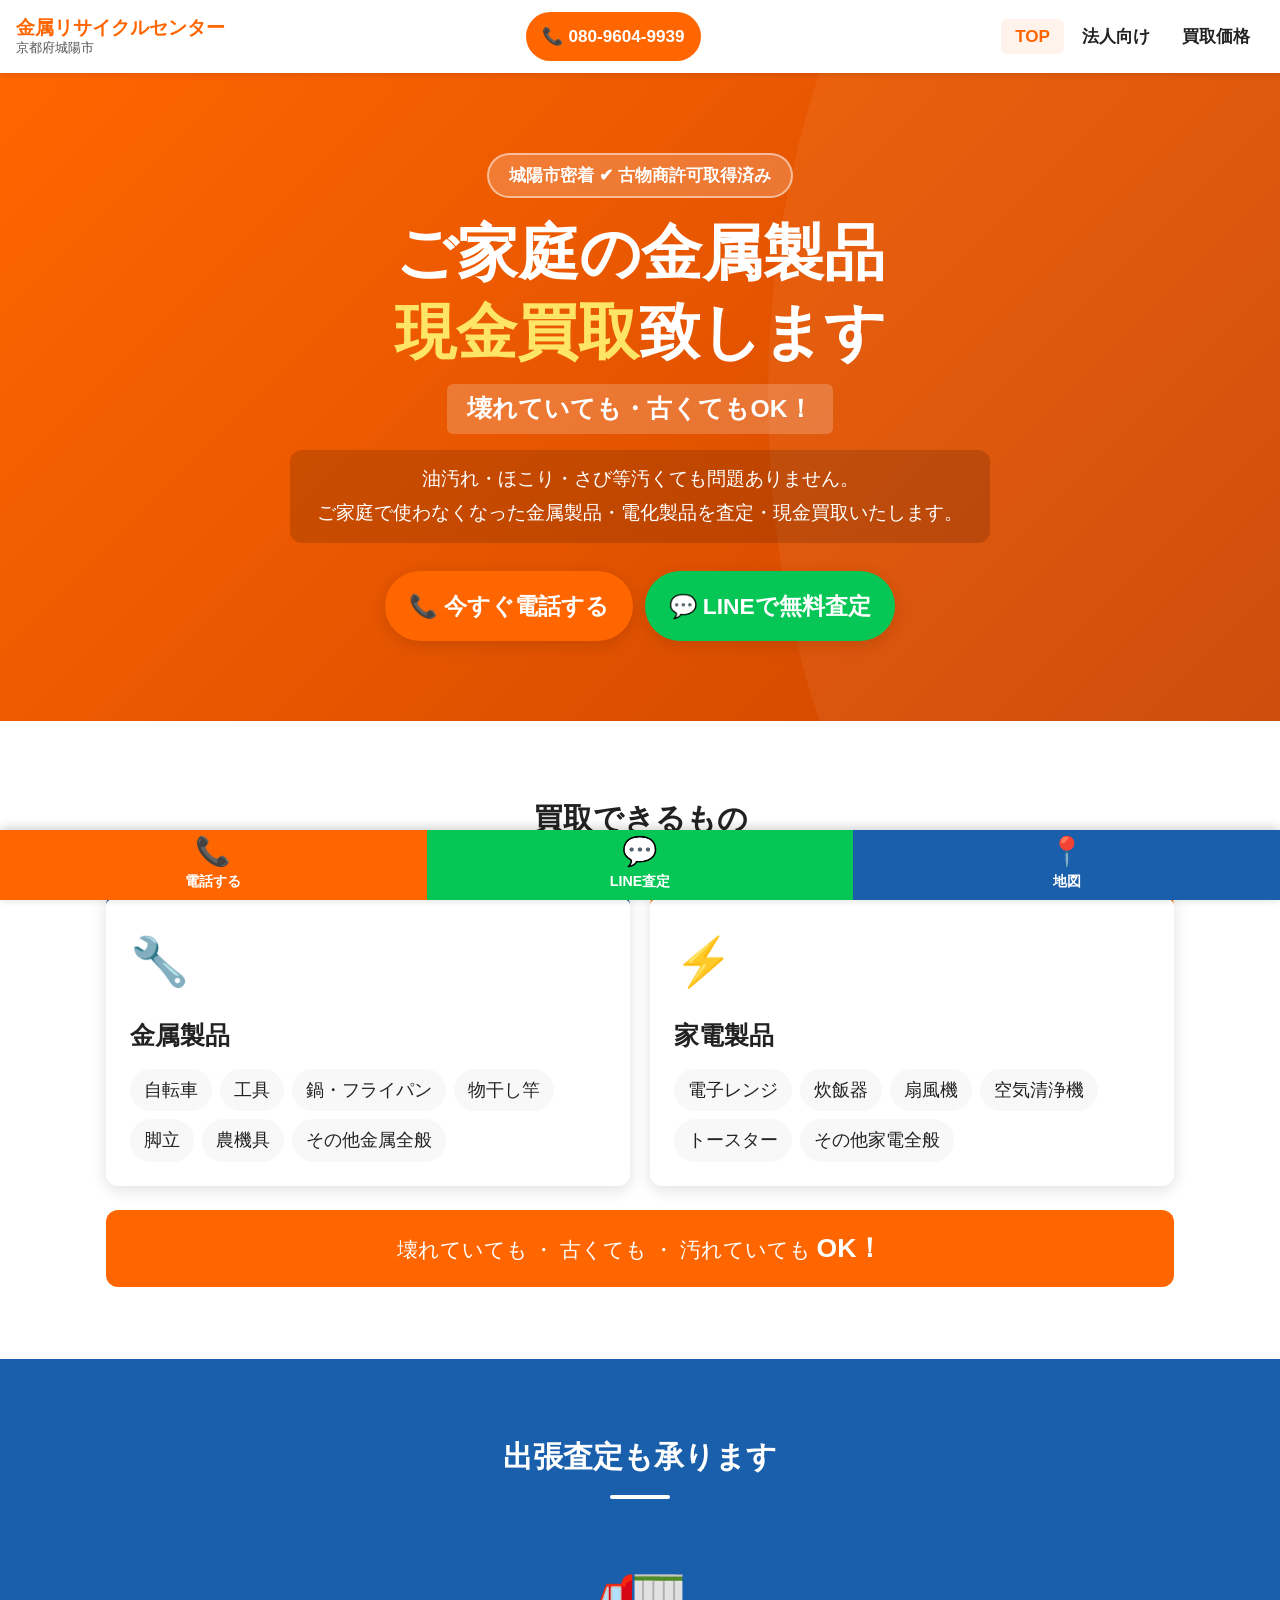
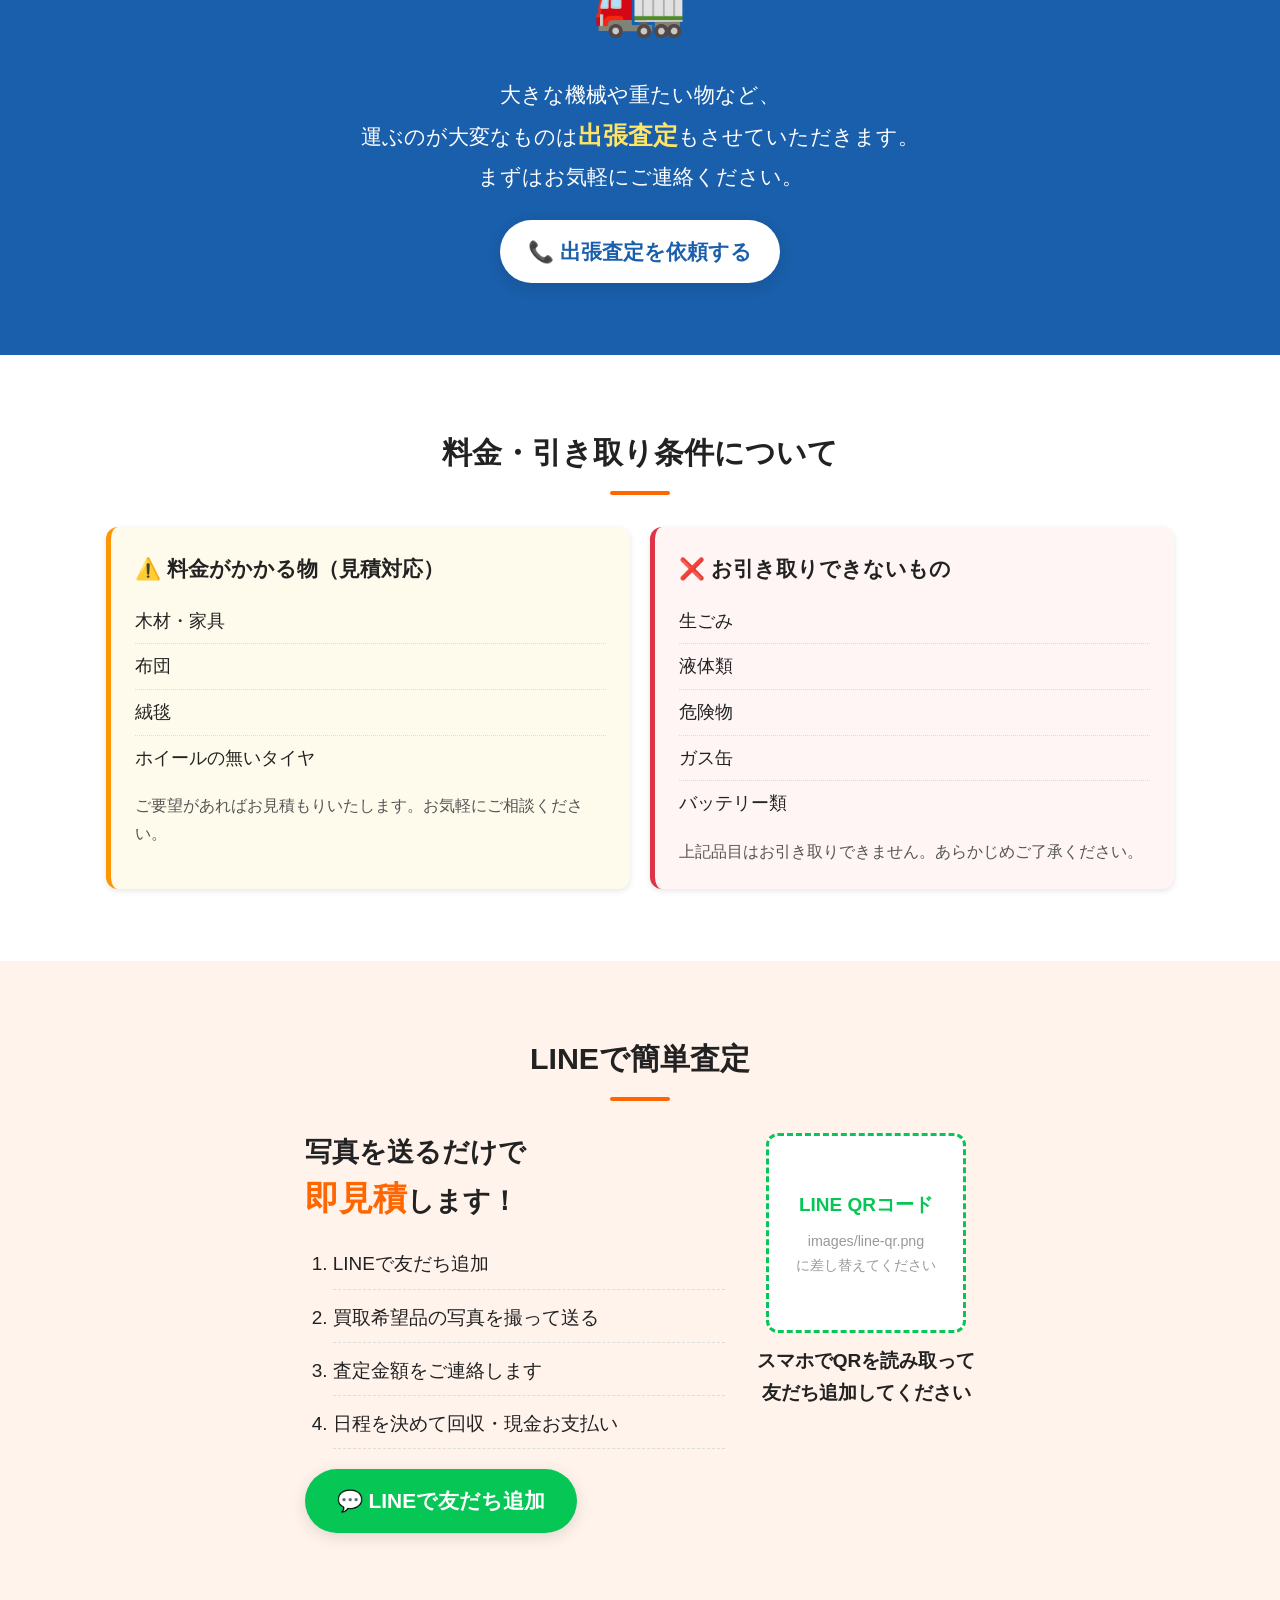
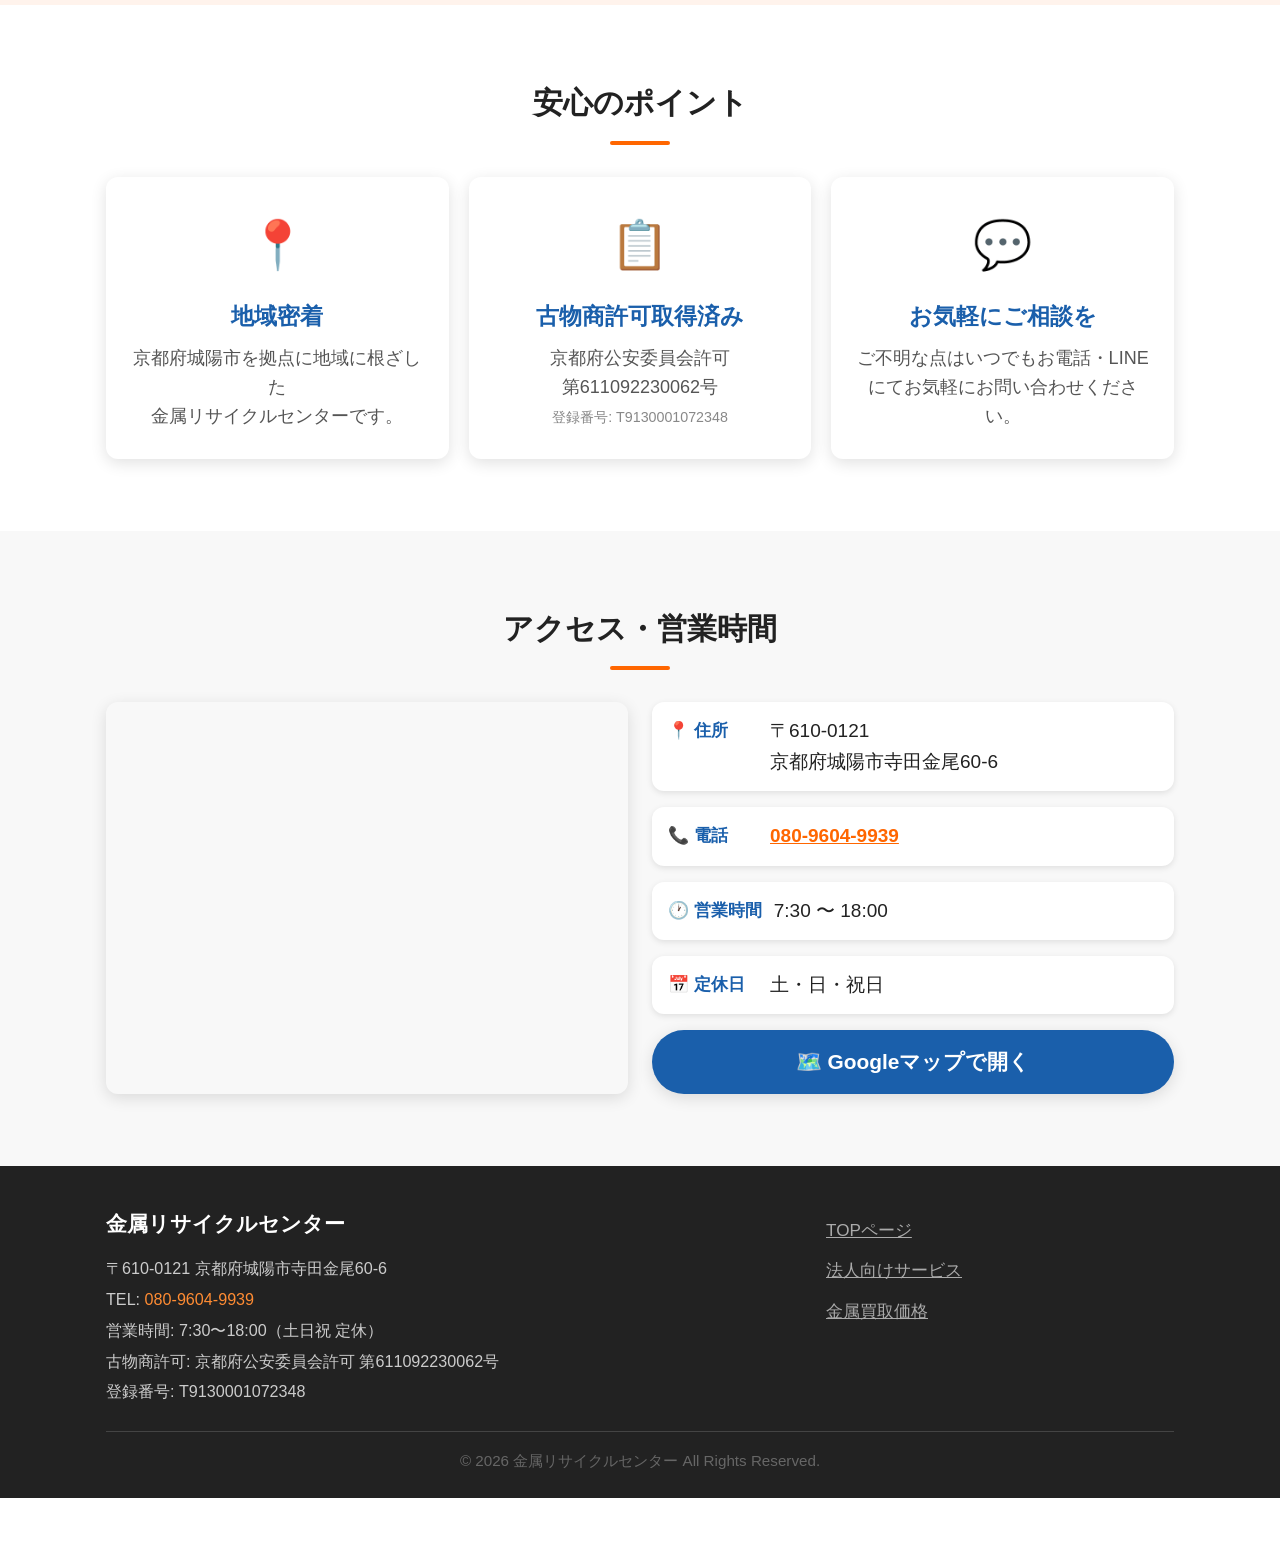
==== index.html @ 8d6d8069 "Initial commit: CHP homepage WordPress theme with GitHub Actions deploy Co-Authored-By: Claude Sonne" ====
<!DOCTYPE html>
<html lang="ja">
<head>
  <meta charset="UTF-8">
  <meta name="viewport" content="width=device-width, initial-scale=1.0">
  <meta name="description" content="京都府城陽市の金属リサイクルセンター。ご家庭の金属製品・家電を現金買取。壊れていても古くてもOK！出張査定・LINE査定対応。古物商許可取得済み。">
  <meta name="keywords" content="京都 金属買取,城陽 金属買取,城陽市 スクラップ買取,京都 鉄くず 買取,金属買取価格 京都,家電 買取 城陽,法人 金属回収 京都">
  <title>金属リサイクルセンター | 京都府城陽市の金属・家電 現金買取</title>

  <!-- OGP -->
  <meta property="og:title"       content="金属リサイクルセンター | 城陽市の金属・家電 現金買取">
  <meta property="og:description" content="壊れていても・古くてもOK！ご家庭の金属・家電を現金買取。LINE写真送るだけで即見積。">
  <meta property="og:type"        content="website">
  <meta property="og:locale"      content="ja_JP">

  <link rel="stylesheet" href="css/style.css">
</head>
<body>

<!-- ========== ヘッダー ========== -->
<header class="site-header">
  <div class="header-inner">
    <div class="header-logo">
      <a href="index.html">
        <span class="logo-text">金属リサイクルセンター</span>
        <span class="logo-sub">京都府城陽市</span>
      </a>
    </div>
    <a href="tel:0809604939" class="header-tel">
      <span>📞</span> 080-9604-9939
    </a>
    <nav class="site-nav" aria-label="メインナビゲーション">
      <ul>
        <li><a href="index.html" class="active">TOP</a></li>
        <li><a href="corporate.html">法人向け</a></li>
        <li><a href="prices.html">買取価格</a></li>
      </ul>
    </nav>
    <button class="menu-btn" id="menuBtn" aria-label="メニューを開く" aria-expanded="false">
      <span></span><span></span><span></span>
    </button>
  </div>
</header>

<!-- モバイルナビ -->
<div class="nav-overlay" id="navOverlay" role="dialog" aria-label="ナビゲーション">
  <nav class="mobile-nav">
    <ul>
      <li><a href="index.html">TOP</a></li>
      <li><a href="corporate.html">法人向け</a></li>
      <li><a href="prices.html">買取価格</a></li>
    </ul>
    <a href="tel:0809604939" class="mobile-tel">📞 080-9604-9939</a>
  </nav>
</div>


<!-- ========== ファーストビュー ========== -->
<section class="hero" aria-label="メインビジュアル">
  <div class="hero-inner">
    <div class="hero-badge">城陽市密着 ✔ 古物商許可取得済み</div>
    <h1 class="hero-title">
      ご家庭の金属製品<br>
      <span class="hero-highlight">現金買取</span>致します
    </h1>
    <p class="hero-sub">壊れていても・古くてもOK！</p>
    <p class="hero-desc">
      油汚れ・ほこり・さび等汚くても問題ありません。<br>
      ご家庭で使わなくなった金属製品・電化製品を査定・現金買取いたします。
    </p>
    <div class="hero-cta">
      <a href="tel:0809604939" class="btn btn-tel">📞 今すぐ電話する</a>
      <a href="#line-section" class="btn btn-line">💬 LINEで無料査定</a>
    </div>
  </div>
</section>


<!-- ========== 買取品目 ========== -->
<section class="section" id="items" aria-label="買取品目">
  <div class="container">
    <h2 class="section-title">買取できるもの</h2>
    <div class="items-grid">
      <div class="item-card item-card--metal">
        <div class="item-card__icon">🔧</div>
        <h3 class="item-card__title">金属製品</h3>
        <ul class="item-list">
          <li>自転車</li>
          <li>工具</li>
          <li>鍋・フライパン</li>
          <li>物干し竿</li>
          <li>脚立</li>
          <li>農機具</li>
          <li>その他金属全般</li>
        </ul>
      </div>
      <div class="item-card item-card--electric">
        <div class="item-card__icon">⚡</div>
        <h3 class="item-card__title">家電製品</h3>
        <ul class="item-list">
          <li>電子レンジ</li>
          <li>炊飯器</li>
          <li>扇風機</li>
          <li>空気清浄機</li>
          <li>トースター</li>
          <li>その他家電全般</li>
        </ul>
      </div>
    </div>
    <div class="ok-badge">
      <p>壊れていても ・ 古くても ・ 汚れていても <strong>OK！</strong></p>
    </div>
  </div>
</section>


<!-- ========== 出張査定 ========== -->
<section class="section section--blue" id="visit" aria-label="出張査定">
  <div class="container">
    <h2 class="section-title section-title--white">出張査定も承ります</h2>
    <div class="visit-content">
      <div class="visit-icon">🚛</div>
      <p class="visit-text">
        大きな機械や重たい物など、<br>
        運ぶのが大変なものは<strong>出張査定</strong>もさせていただきます。<br>
        まずはお気軽にご連絡ください。
      </p>
      <a href="tel:0809604939" class="btn btn-white">📞 出張査定を依頼する</a>
    </div>
  </div>
</section>


<!-- ========== 料金・引取不可 ========== -->
<section class="section" id="fees" aria-label="料金・引取不可">
  <div class="container">
    <h2 class="section-title">料金・引き取り条件について</h2>
    <div class="fees-grid">
      <div class="fees-card fees-card--yellow">
        <h3>⚠️ 料金がかかる物（見積対応）</h3>
        <ul>
          <li>木材・家具</li>
          <li>布団</li>
          <li>絨毯</li>
          <li>ホイールの無いタイヤ</li>
        </ul>
        <p class="fees-note">ご要望があればお見積もりいたします。お気軽にご相談ください。</p>
      </div>
      <div class="fees-card fees-card--red">
        <h3>❌ お引き取りできないもの</h3>
        <ul>
          <li>生ごみ</li>
          <li>液体類</li>
          <li>危険物</li>
          <li>ガス缶</li>
          <li>バッテリー類</li>
        </ul>
        <p class="fees-note">上記品目はお引き取りできません。あらかじめご了承ください。</p>
      </div>
    </div>
  </div>
</section>


<!-- ========== LINE査定 ========== -->
<section class="section section--orange" id="line-section" aria-label="LINE査定">
  <div class="container">
    <h2 class="section-title">LINEで簡単査定</h2>
    <div class="line-content">
      <div class="line-text">
        <p class="line-headline">
          写真を送るだけで<br>
          <strong>即見積</strong>します！
        </p>
        <ol class="line-steps">
          <li>LINEで友だち追加</li>
          <li>買取希望品の写真を撮って送る</li>
          <li>査定金額をご連絡します</li>
          <li>日程を決めて回収・現金お支払い</li>
        </ol>
        <!-- LINE URLを取得後、href="#" の # を実際のURLに書き換えてください -->
        <a href="#" class="line-add-btn" style="margin-top:20px;">💬 LINEで友だち追加</a>
      </div>
      <div class="line-qr">
        <div class="qr-placeholder">
          <!--
            LINE QRコード画像を差し替える手順:
            1. LINE公式アカウントのQRコードを保存
            2. images/line-qr.png として配置
            3. 下記 img タグの onerror を削除して完成
          -->
          <img src="images/line-qr.png" alt="LINE友だち追加QRコード"
               onerror="this.style.display='none'; document.getElementById('qrDummy').style.display='block'">
          <div id="qrDummy" class="qr-dummy" style="display:none">
            <p class="qr-title">LINE QRコード</p>
            <p class="qr-note">images/line-qr.png<br>に差し替えてください</p>
          </div>
        </div>
        <p class="line-id-note">スマホでQRを読み取って<br>友だち追加してください</p>
      </div>
    </div>
  </div>
</section>


<!-- ========== 安心ポイント ========== -->
<section class="section" id="trust" aria-label="安心ポイント">
  <div class="container">
    <h2 class="section-title">安心のポイント</h2>
    <div class="trust-grid">
      <div class="trust-card">
        <div class="trust-icon">📍</div>
        <h3>地域密着</h3>
        <p>京都府城陽市を拠点に地域に根ざした<br>金属リサイクルセンターです。</p>
      </div>
      <div class="trust-card">
        <div class="trust-icon">📋</div>
        <h3>古物商許可取得済み</h3>
        <p>
          京都府公安委員会許可<br>
          第611092230062号<br>
          <small style="color:#888;font-size:0.75rem;">登録番号: T9130001072348</small>
        </p>
      </div>
      <div class="trust-card">
        <div class="trust-icon">💬</div>
        <h3>お気軽にご相談を</h3>
        <p>ご不明な点はいつでもお電話・LINEにてお気軽にお問い合わせください。</p>
      </div>
    </div>
  </div>
</section>


<!-- ========== アクセス ========== -->
<section class="section section--gray" id="access" aria-label="アクセス">
  <div class="container">
    <h2 class="section-title">アクセス・営業時間</h2>
    <div class="access-grid">
      <div class="access-map">
        <!--
          Googleマップ埋め込みコードの取得方法:
          1. Google マップで「京都府城陽市寺田金尾60-6」を検索
          2. 「共有」→「地図を埋め込む」→コードをコピー
          3. 下記 iframe の src を貼り替えてください
        -->
        <iframe
          src="https://maps.google.com/maps?q=%E4%BA%AC%E9%83%BD%E5%BA%9C%E5%9F%8E%E9%99%BD%E5%B8%82%E5%AF%BA%E7%94%B060-6&output=embed&z=16&hl=ja"
          width="100%" height="350"
          allowfullscreen="" loading="lazy"
          referrerpolicy="no-referrer-when-downgrade"
          title="金属リサイクルセンター 地図">
        </iframe>
      </div>
      <div class="access-info">
        <div class="access-item">
          <span class="access-label">📍 住所</span>
          <span class="access-value">〒610-0121<br>京都府城陽市寺田金尾60-6</span>
        </div>
        <div class="access-item">
          <span class="access-label">📞 電話</span>
          <span class="access-value">
            <a href="tel:0809604939">080-9604-9939</a>
          </span>
        </div>
        <div class="access-item">
          <span class="access-label">🕐 営業時間</span>
          <span class="access-value">7:30 〜 18:00</span>
        </div>
        <div class="access-item">
          <span class="access-label">📅 定休日</span>
          <span class="access-value">土・日・祝日</span>
        </div>
        <!-- Googleマップ URL: 実際の場所URLに書き換えてください -->
        <a href="https://maps.google.com/maps?q=京都府城陽市寺田金尾60-6" target="_blank" rel="noopener noreferrer" class="btn btn-blue">
          🗺️ Googleマップで開く
        </a>
      </div>
    </div>
  </div>
</section>


<!-- ========== フッター ========== -->
<footer class="site-footer">
  <div class="container">
    <div class="footer-grid">
      <div class="footer-info">
        <h3>金属リサイクルセンター</h3>
        <p>〒610-0121 京都府城陽市寺田金尾60-6</p>
        <p>TEL: <a href="tel:0809604939">080-9604-9939</a></p>
        <p>営業時間: 7:30〜18:00（土日祝 定休）</p>
        <p>古物商許可: 京都府公安委員会許可 第611092230062号</p>
        <p>登録番号: T9130001072348</p>
      </div>
      <div class="footer-nav">
        <ul>
          <li><a href="index.html">TOPページ</a></li>
          <li><a href="corporate.html">法人向けサービス</a></li>
          <li><a href="prices.html">金属買取価格</a></li>
        </ul>
      </div>
    </div>
    <p class="footer-copy">&copy; 2026 金属リサイクルセンター All Rights Reserved.</p>
  </div>
</footer>


<!-- ========== 固定CTAバー（スマホ下部） ========== -->
<div class="fixed-cta" role="navigation" aria-label="クイックアクセス">
  <a href="tel:0809604939" class="fixed-cta__btn fixed-cta__btn--tel">
    <span class="fixed-cta__icon">📞</span>
    <span class="fixed-cta__label">電話する</span>
  </a>
  <!-- LINE URL を取得後、href="#" を書き換えてください -->
  <a href="#line-section" class="fixed-cta__btn fixed-cta__btn--line">
    <span class="fixed-cta__icon">💬</span>
    <span class="fixed-cta__label">LINE査定</span>
  </a>
  <a href="https://maps.google.com/maps?q=京都府城陽市寺田金尾60-6" target="_blank" rel="noopener noreferrer" class="fixed-cta__btn fixed-cta__btn--map">
    <span class="fixed-cta__icon">📍</span>
    <span class="fixed-cta__label">地図</span>
  </a>
</div>

<script src="js/main.js"></script>
</body>
</html>
---- css/style.css ----
/* ================================================
   金属リサイクルセンター メインスタイルシート
   カラー: オレンジ #FF6600 / ブルー #1A5FAB / ホワイト #FFFFFF
   モバイルファースト設計
   ================================================ */

/* ---- 1. CSS変数 ---- */
:root {
  --color-orange:       #FF6600;
  --color-orange-dark:  #CC4400;
  --color-orange-light: #FF8C33;
  --color-orange-pale:  #FFF3EC;

  --color-blue:         #1A5FAB;
  --color-blue-dark:    #0D3F7A;
  --color-blue-light:   #4A8FD4;
  --color-blue-pale:    #EEF4FF;

  --color-white:        #FFFFFF;
  --color-gray-100:     #F8F8F8;
  --color-gray-200:     #EEEEEE;
  --color-gray-300:     #DDDDDD;
  --color-gray-500:     #999999;
  --color-gray-700:     #555555;
  --color-text:         #222222;

  --color-line:         #06C755;
  --color-line-dark:    #059A44;
  --color-warning:      #FF9500;
  --color-danger:       #DC3545;

  --shadow-sm: 0 2px 6px rgba(0,0,0,0.10);
  --shadow-md: 0 4px 16px rgba(0,0,0,0.12);
  --shadow-lg: 0 8px 32px rgba(0,0,0,0.15);

  --radius-sm:   6px;
  --radius-md:   12px;
  --radius-lg:   20px;
  --radius-full: 9999px;

  --font-base: 'Hiragino Kaku Gothic ProN', 'Hiragino Sans', Meiryo, 'MS PGothic', Arial, sans-serif;
  --fixed-cta-height: 70px;
}

/* ---- 2. リセット & ベース ---- */
*, *::before, *::after { box-sizing: border-box; margin: 0; padding: 0; }

html { font-size: 18px; scroll-behavior: smooth; }

body {
  font-family: var(--font-base);
  color: var(--color-text);
  line-height: 1.7;
  background: var(--color-white);
  padding-bottom: var(--fixed-cta-height);
}

img  { max-width: 100%; height: auto; display: block; }
a    { color: inherit; text-decoration: none; }
ul, ol { list-style: none; }

/* ---- 3. ユーティリティ ---- */
.container {
  width: 100%;
  max-width: 1100px;
  margin: 0 auto;
  padding: 0 16px;
}

.section { padding: 56px 0; }
.section--blue   { background: var(--color-blue); color: var(--color-white); }
.section--orange { background: var(--color-orange-pale); }
.section--gray   { background: var(--color-gray-100); }

.section-title {
  font-size: 1.6rem;
  font-weight: 700;
  text-align: center;
  margin-bottom: 32px;
  color: var(--color-text);
  position: relative;
  padding-bottom: 16px;
}
.section-title::after {
  content: '';
  position: absolute;
  bottom: 0; left: 50%;
  transform: translateX(-50%);
  width: 60px; height: 4px;
  background: var(--color-orange);
  border-radius: 2px;
}
.section-title--white { color: var(--color-white); }
.section-title--white::after { background: var(--color-white); }

/* ---- 4. ボタン ---- */
.btn {
  display: inline-flex;
  align-items: center;
  justify-content: center;
  gap: 8px;
  padding: 14px 28px;
  font-size: 1.1rem;
  font-weight: 700;
  border-radius: var(--radius-full);
  cursor: pointer;
  transition: all 0.2s ease;
  white-space: nowrap;
  text-decoration: none;
  border: none;
  font-family: var(--font-base);
}
.btn-tel  { background: var(--color-orange); color: var(--color-white); box-shadow: var(--shadow-md); }
.btn-tel:hover  { background: var(--color-orange-dark); transform: translateY(-2px); }
.btn-line { background: var(--color-line);   color: var(--color-white); box-shadow: var(--shadow-md); }
.btn-line:hover { background: var(--color-line-dark);   transform: translateY(-2px); }
.btn-blue { background: var(--color-blue);   color: var(--color-white); box-shadow: var(--shadow-md); }
.btn-blue:hover { background: var(--color-blue-dark);   transform: translateY(-2px); }
.btn-white{ background: var(--color-white);  color: var(--color-blue);  box-shadow: var(--shadow-md); }
.btn-white:hover{ background: var(--color-gray-100); transform: translateY(-2px); }

/* ---- 5. ヘッダー ---- */
.site-header {
  background: var(--color-white);
  box-shadow: var(--shadow-sm);
  position: sticky;
  top: 0;
  z-index: 100;
}
.header-inner {
  display: flex;
  align-items: center;
  justify-content: space-between;
  padding: 12px 16px;
  gap: 12px;
}
.header-logo a { display: flex; flex-direction: column; line-height: 1.2; }
.logo-text { font-size: 1rem; font-weight: 700; color: var(--color-orange); }
.logo-sub  { font-size: 0.7rem; color: var(--color-gray-700); }

.header-tel {
  display: flex;
  align-items: center;
  gap: 6px;
  background: var(--color-orange);
  color: var(--color-white);
  padding: 10px 16px;
  border-radius: var(--radius-full);
  font-weight: 700;
  font-size: 0.9rem;
  white-space: nowrap;
}

.site-nav { display: none; }

.menu-btn {
  display: flex;
  flex-direction: column;
  gap: 5px;
  width: 40px; height: 40px;
  background: none; border: none;
  cursor: pointer; padding: 8px;
  justify-content: center;
}
.menu-btn span {
  display: block; height: 2px;
  background: var(--color-text);
  border-radius: 2px;
  transition: all 0.3s;
}
.menu-btn.active span:nth-child(1) { transform: translateY(7px) rotate(45deg); }
.menu-btn.active span:nth-child(2) { opacity: 0; }
.menu-btn.active span:nth-child(3) { transform: translateY(-7px) rotate(-45deg); }

/* ---- 6. モバイルナビ ---- */
.nav-overlay {
  display: none;
  position: fixed;
  inset: 0;
  background: rgba(0,0,0,0.85);
  z-index: 99;
  flex-direction: column;
  align-items: center;
  justify-content: center;
}
.nav-overlay.active { display: flex; }
.mobile-nav ul { text-align: center; }
.mobile-nav ul li { margin: 14px 0; }
.mobile-nav ul li a { color: var(--color-white); font-size: 1.5rem; font-weight: 700; }
.mobile-tel {
  display: block;
  margin-top: 28px;
  color: var(--color-orange-light);
  font-size: 1.3rem;
  font-weight: 700;
}

/* ---- 7. ヒーロー (TOP) ---- */
.hero {
  background: linear-gradient(135deg, var(--color-orange) 0%, var(--color-orange-dark) 100%);
  color: var(--color-white);
  padding: 48px 16px 64px;
  text-align: center;
  position: relative;
  overflow: hidden;
}
.hero::before {
  content: '';
  position: absolute;
  top: -50%; right: -20%;
  width: 60%; height: 200%;
  background: rgba(255,255,255,0.05);
  border-radius: 50%;
  pointer-events: none;
}
.hero-inner { position: relative; max-width: 700px; margin: 0 auto; }
.hero-badge {
  display: inline-block;
  background: rgba(255,255,255,0.2);
  border: 2px solid rgba(255,255,255,0.5);
  color: var(--color-white);
  padding: 6px 20px;
  border-radius: var(--radius-full);
  font-size: 0.9rem; font-weight: 700;
  margin-bottom: 16px;
}
.hero-title {
  font-size: 2rem;
  font-weight: 900;
  line-height: 1.3;
  margin-bottom: 12px;
}
.hero-highlight { color: #FFE566; font-size: 2.4rem; }
.hero-sub {
  font-size: 1.3rem; font-weight: 700;
  background: rgba(255,255,255,0.2);
  display: inline-block;
  padding: 4px 20px;
  border-radius: var(--radius-sm);
  margin-bottom: 16px;
}
.hero-desc {
  font-size: 1rem; line-height: 1.8;
  margin-bottom: 28px;
  background: rgba(0,0,0,0.15);
  padding: 12px 16px;
  border-radius: var(--radius-md);
}
.hero-cta {
  display: flex;
  flex-direction: column;
  gap: 12px;
  align-items: center;
}
.hero-cta .btn { width: 100%; max-width: 320px; font-size: 1.2rem; padding: 16px 24px; }

/* ---- 8. 買取品目 ---- */
.items-grid {
  display: grid;
  grid-template-columns: 1fr;
  gap: 20px;
  margin-bottom: 24px;
}
.item-card {
  background: var(--color-white);
  border-radius: var(--radius-md);
  padding: 24px;
  box-shadow: var(--shadow-md);
  border-top: 5px solid;
}
.item-card--metal   { border-color: var(--color-blue); }
.item-card--electric{ border-color: var(--color-orange); }
.item-card__icon  { font-size: 2.5rem; margin-bottom: 12px; }
.item-card__title { font-size: 1.3rem; font-weight: 700; margin-bottom: 12px; }
.item-list { display: flex; flex-wrap: wrap; gap: 8px; }
.item-list li {
  background: var(--color-gray-100);
  padding: 6px 14px;
  border-radius: var(--radius-full);
  font-size: 0.95rem; font-weight: 500;
}
.ok-badge {
  background: var(--color-orange);
  color: var(--color-white);
  text-align: center;
  padding: 16px 24px;
  border-radius: var(--radius-md);
  font-size: 1.1rem;
}
.ok-badge strong { font-size: 1.4rem; }

/* ---- 9. 出張査定 ---- */
.visit-content { text-align: center; max-width: 600px; margin: 0 auto; }
.visit-icon   { font-size: 4rem; margin-bottom: 16px; }
.visit-text   { font-size: 1.1rem; margin-bottom: 24px; line-height: 1.8; }
.visit-text strong { color: #FFE566; font-size: 1.3rem; }

/* ---- 10. 料金・引取不可 ---- */
.fees-grid { display: grid; grid-template-columns: 1fr; gap: 20px; }
.fees-card {
  border-radius: var(--radius-md);
  padding: 24px;
  box-shadow: var(--shadow-sm);
}
.fees-card h3 { font-size: 1.1rem; font-weight: 700; margin-bottom: 12px; }
.fees-card--yellow { background: #FFFBEC; border-left: 5px solid var(--color-warning); }
.fees-card--red    { background: #FFF5F5; border-left: 5px solid var(--color-danger); }
.fees-card ul li {
  padding: 7px 0;
  border-bottom: 1px dotted var(--color-gray-300);
  font-size: 0.95rem;
}
.fees-card ul li:last-child { border-bottom: none; }
.fees-note { font-size: 0.85rem; color: var(--color-gray-700); margin-top: 12px; }

/* ---- 11. LINE査定 ---- */
.line-content {
  display: flex;
  flex-direction: column;
  align-items: center;
  gap: 32px;
}
.line-text { width: 100%; max-width: 420px; }
.line-headline {
  font-size: 1.4rem; font-weight: 700; line-height: 1.5;
  margin-bottom: 16px; color: var(--color-text);
}
.line-headline strong { color: var(--color-orange); font-size: 1.8rem; }
.line-steps { padding-left: 28px; display: flex; flex-direction: column; gap: 4px; }
.line-steps li {
  font-size: 1rem;
  padding: 8px 0;
  border-bottom: 1px dashed var(--color-gray-300);
  list-style: decimal;
}
.line-qr { display: flex; flex-direction: column; align-items: center; gap: 12px; }
.qr-placeholder {
  width: 200px; height: 200px;
  border: 3px dashed var(--color-line);
  border-radius: var(--radius-md);
  display: flex; align-items: center; justify-content: center;
  background: var(--color-white);
  overflow: hidden;
}
.qr-placeholder img { width: 100%; height: 100%; object-fit: contain; }
.qr-dummy { text-align: center; padding: 16px; }
.qr-dummy .qr-title { font-size: 1rem; font-weight: 700; color: var(--color-line); margin-bottom: 8px; }
.qr-dummy .qr-note  { font-size: 0.75rem; color: var(--color-gray-500); }
.line-id-note { text-align: center; font-size: 1rem; font-weight: 700; }
.line-add-btn {
  display: inline-flex;
  align-items: center;
  justify-content: center;
  gap: 8px;
  background: var(--color-line);
  color: var(--color-white);
  padding: 14px 32px;
  border-radius: var(--radius-full);
  font-size: 1.1rem;
  font-weight: 700;
  box-shadow: var(--shadow-md);
  margin-top: 8px;
}

/* ---- 12. 安心ポイント ---- */
.trust-grid { display: grid; grid-template-columns: 1fr; gap: 20px; }
.trust-card {
  background: var(--color-white);
  border-radius: var(--radius-md);
  padding: 28px 24px;
  text-align: center;
  box-shadow: var(--shadow-md);
}
.trust-icon  { font-size: 2.5rem; margin-bottom: 12px; }
.trust-card h3 { font-size: 1.2rem; font-weight: 700; margin-bottom: 8px; color: var(--color-blue); }
.trust-card p  { font-size: 0.95rem; color: var(--color-gray-700); line-height: 1.6; }

/* ---- 13. アクセス ---- */
.access-grid  { display: grid; grid-template-columns: 1fr; gap: 24px; }
.access-map iframe {
  width: 100%; height: 280px;
  border-radius: var(--radius-md);
  box-shadow: var(--shadow-md);
  border: 0;
}
.access-info  { display: flex; flex-direction: column; gap: 16px; }
.access-item  {
  display: flex; gap: 12px;
  padding: 14px 16px;
  background: var(--color-white);
  border-radius: var(--radius-md);
  box-shadow: var(--shadow-sm);
  align-items: flex-start;
}
.access-label {
  font-weight: 700; font-size: 0.9rem;
  white-space: nowrap; color: var(--color-blue);
  min-width: 90px;
}
.access-value { font-size: 1rem; line-height: 1.6; }
.access-value a { color: var(--color-orange); font-weight: 700; text-decoration: underline; }

/* ---- 14. フッター ---- */
.site-footer { background: #222; color: #ccc; padding: 40px 0 24px; }
.footer-grid  { display: grid; grid-template-columns: 1fr; gap: 24px; margin-bottom: 24px; }
.footer-info h3 { color: var(--color-white); font-size: 1.1rem; margin-bottom: 12px; }
.footer-info p  { font-size: 0.85rem; line-height: 1.9; }
.footer-info a  { color: var(--color-orange-light); }
.footer-nav ul li { margin: 8px 0; }
.footer-nav a { color: #aaa; font-size: 0.9rem; text-decoration: underline; }
.footer-copy {
  border-top: 1px solid #444;
  padding-top: 16px;
  text-align: center;
  font-size: 0.8rem; color: #666;
}

/* ---- 15. 固定フッターCTA ---- */
.fixed-cta {
  position: fixed;
  bottom: 0; left: 0; right: 0;
  height: var(--fixed-cta-height);
  display: flex;
  z-index: 200;
  box-shadow: 0 -2px 10px rgba(0,0,0,0.2);
}
.fixed-cta__btn {
  flex: 1;
  display: flex;
  flex-direction: column;
  align-items: center;
  justify-content: center;
  gap: 4px;
  color: var(--color-white);
  font-weight: 700;
  text-decoration: none;
  transition: opacity 0.2s;
}
.fixed-cta__btn:active { opacity: 0.8; }
.fixed-cta__btn--tel  { background: var(--color-orange); }
.fixed-cta__btn--line { background: var(--color-line); }
.fixed-cta__btn--map  { background: var(--color-blue); }
.fixed-cta__icon  { font-size: 1.5rem; line-height: 1; }
.fixed-cta__label { font-size: 0.75rem; }

/* ---- 16. 法人向けページ ---- */
.hero-corp {
  background: linear-gradient(135deg, var(--color-blue) 0%, var(--color-blue-dark) 100%);
  color: var(--color-white);
  padding: 48px 16px 64px;
  text-align: center;
}
.hero-corp .hero-badge {
  background: rgba(255,255,255,0.2);
  border-color: rgba(255,255,255,0.5);
}
.hero-corp h1 {
  font-size: 1.8rem; font-weight: 900;
  line-height: 1.3; margin-bottom: 16px;
}
.hero-corp p {
  font-size: 1rem; max-width: 600px;
  margin: 0 auto 28px; line-height: 1.7;
}

.service-grid { display: grid; grid-template-columns: 1fr; gap: 20px; }
.service-card {
  background: var(--color-white);
  border-radius: var(--radius-md);
  padding: 24px;
  box-shadow: var(--shadow-md);
  border-left: 5px solid var(--color-blue);
}
.service-card h3 { font-size: 1.2rem; font-weight: 700; margin-bottom: 12px; color: var(--color-blue); }
.service-card ul li {
  padding: 7px 0;
  border-bottom: 1px dotted var(--color-gray-300);
  font-size: 0.95rem;
}
.service-card ul li:last-child { border-bottom: none; }

.industries-grid {
  display: flex;
  flex-wrap: wrap;
  gap: 10px;
  justify-content: center;
}
.industry-tag {
  background: var(--color-blue-pale);
  color: var(--color-blue-dark);
  padding: 10px 20px;
  border-radius: var(--radius-full);
  font-size: 0.95rem; font-weight: 700;
  border: 2px solid var(--color-blue-light);
}

.process-steps  { display: flex; flex-direction: column; }
.process-step {
  display: flex; gap: 16px;
  align-items: flex-start;
  position: relative;
  padding-bottom: 28px;
}
.process-step:last-child { padding-bottom: 0; }
.process-step__num {
  width: 44px; height: 44px;
  background: var(--color-orange);
  color: var(--color-white);
  border-radius: 50%;
  display: flex; align-items: center; justify-content: center;
  font-size: 1.1rem; font-weight: 900;
  flex-shrink: 0;
  position: relative; z-index: 1;
}
.process-step:not(:last-child)::after {
  content: '';
  position: absolute;
  left: 22px; top: 44px; bottom: 0;
  width: 2px; background: var(--color-gray-300);
}
.process-step__body h4 { font-size: 1.1rem; font-weight: 700; margin-bottom: 4px; }
.process-step__body p  { font-size: 0.9rem; color: var(--color-gray-700); line-height: 1.6; }

.cta-section {
  background: linear-gradient(135deg, var(--color-orange) 0%, var(--color-orange-dark) 100%);
  color: var(--color-white);
  text-align: center;
  padding: 56px 16px;
}
.cta-section h2 { font-size: 1.6rem; font-weight: 900; margin-bottom: 12px; }
.cta-section p  { font-size: 1rem; margin-bottom: 28px; opacity: 0.95; }
.cta-buttons {
  display: flex; flex-direction: column;
  gap: 12px; align-items: center;
}
.cta-buttons .btn { width: 100%; max-width: 320px; font-size: 1.1rem; }

/* ---- 17. 金属買取価格ページ ---- */
.prices-hero {
  background: linear-gradient(135deg, var(--color-orange) 0%, var(--color-orange-dark) 100%);
  color: var(--color-white);
  padding: 40px 16px;
  text-align: center;
}
.prices-hero h1 { font-size: 1.8rem; font-weight: 900; margin-bottom: 8px; }
.prices-hero p  { font-size: 0.95rem; opacity: 0.9; }

.prices-meta {
  display: flex;
  justify-content: space-between;
  align-items: center;
  padding: 14px 0;
  border-bottom: 2px solid var(--color-gray-200);
  margin-bottom: 24px;
  flex-wrap: wrap; gap: 8px;
}
.prices-meta .update-date { font-size: 0.9rem; color: var(--color-gray-700); font-weight: 500; }
.refresh-btn {
  background: var(--color-blue); color: var(--color-white);
  border: none; padding: 8px 18px;
  border-radius: var(--radius-full);
  font-size: 0.85rem; cursor: pointer;
  font-family: var(--font-base); font-weight: 700;
  transition: background 0.2s;
}
.refresh-btn:hover { background: var(--color-blue-dark); }

.price-loading { text-align: center; padding: 48px 0; color: var(--color-gray-700); }
.loading-spinner {
  width: 48px; height: 48px;
  border: 4px solid var(--color-gray-200);
  border-top-color: var(--color-orange);
  border-radius: 50%;
  animation: spin 0.8s linear infinite;
  margin: 0 auto 16px;
}
@keyframes spin { to { transform: rotate(360deg); } }

.price-error {
  display: none; text-align: center;
  padding: 48px 24px;
  background: #FFF5F5;
  border-radius: var(--radius-md);
  color: var(--color-danger);
}
.price-error .error-title { font-size: 1.1rem; font-weight: 700; margin-bottom: 8px; }
.price-error .error-note  { font-size: 0.85rem; color: var(--color-gray-700); }

/* 価格カード（モバイル） */
.price-cards {
  display: grid;
  grid-template-columns: 1fr 1fr;
  gap: 12px;
}
.price-card {
  background: var(--color-white);
  border-radius: var(--radius-md);
  padding: 16px;
  box-shadow: var(--shadow-md);
  border-top: 4px solid var(--color-orange);
  text-align: center;
}
.price-card__name       { font-size: 1rem; font-weight: 700; margin-bottom: 8px; }
.price-card__price-wrap {
  display: flex; align-items: baseline;
  justify-content: center; gap: 3px;
}
.price-card__price { font-size: 1.4rem; font-weight: 900; color: var(--color-orange); }
.price-card__unit  { font-size: 0.8rem; color: var(--color-gray-700); }
.price-card__note  {
  font-size: 0.75rem; color: var(--color-gray-500);
  margin-top: 8px; padding-top: 8px;
  border-top: 1px dashed var(--color-gray-200);
}

/* 価格テーブル（デスクトップ） */
.price-table-wrapper { display: none; overflow-x: auto; }
.price-table { width: 100%; border-collapse: collapse; font-size: 1rem; }
.price-table th {
  background: var(--color-blue);
  color: var(--color-white);
  padding: 14px 16px;
  text-align: left; font-weight: 700;
  white-space: nowrap;
}
.price-table td {
  padding: 12px 16px;
  border-bottom: 1px solid var(--color-gray-200);
  vertical-align: middle;
}
.price-table tbody tr:nth-child(even) td { background: var(--color-gray-100); }
.price-table tbody tr:hover td { background: var(--color-orange-pale); }
.price-cell { font-size: 1.2rem; font-weight: 900; color: var(--color-orange); white-space: nowrap; }
.note-cell  { font-size: 0.85rem; color: var(--color-gray-700); }

.price-notes {
  background: var(--color-blue-pale);
  border-left: 4px solid var(--color-blue);
  padding: 20px 24px;
  border-radius: 0 var(--radius-md) var(--radius-md) 0;
  margin-top: 32px;
}
.price-notes h3 { font-size: 1.1rem; font-weight: 700; margin-bottom: 12px; color: var(--color-blue-dark); }
.price-notes ul li { font-size: 0.9rem; padding: 4px 0; color: var(--color-gray-700); }
.price-notes ul li::before { content: '・'; }

/* ---- 18. ブレッドクラム ---- */
.breadcrumb {
  background: var(--color-gray-100);
  padding: 10px 16px;
  font-size: 0.85rem; color: var(--color-gray-700);
}
.breadcrumb a { color: var(--color-blue); text-decoration: underline; }
.breadcrumb span::before { content: ' ＞ '; }

/* ---- 19. タブレット・PC ---- */
@media (min-width: 600px) {
  .items-grid    { grid-template-columns: 1fr 1fr; }
  .fees-grid     { grid-template-columns: 1fr 1fr; }
  .trust-grid    { grid-template-columns: repeat(3, 1fr); }
  .service-grid  { grid-template-columns: 1fr 1fr; }
  .line-content  { flex-direction: row; justify-content: center; align-items: flex-start; }
}

@media (min-width: 768px) {
  html { font-size: 19px; }

  .site-nav { display: flex; align-items: center; }
  .site-nav ul { display: flex; gap: 4px; }
  .site-nav ul li a {
    padding: 8px 14px;
    border-radius: var(--radius-sm);
    font-size: 0.9rem; font-weight: 600;
    color: var(--color-text);
    transition: background 0.2s;
  }
  .site-nav ul li a:hover,
  .site-nav ul li a.active {
    background: var(--color-orange-pale);
    color: var(--color-orange);
  }
  .menu-btn { display: none; }

  .hero-title    { font-size: 2.8rem; }
  .hero-highlight{ font-size: 3.2rem; }
  .hero-cta { flex-direction: row; justify-content: center; }
  .hero-cta .btn { width: auto; max-width: none; }

  .access-grid      { grid-template-columns: 1fr 1fr; }
  .access-map iframe{ height: 100%; min-height: 350px; }

  .footer-grid { grid-template-columns: 2fr 1fr; }

  .cta-buttons { flex-direction: row; justify-content: center; }
  .cta-buttons .btn { width: auto; }

  /* 価格表: デスクトップはテーブル表示 */
  .price-cards         { display: none; }
  .price-table-wrapper { display: block; }
}

@media (min-width: 1024px) {
  .hero     { padding: 80px 16px; }
  .hero-title { font-size: 3.2rem; }
  .section  { padding: 72px 0; }
  .service-grid { grid-template-columns: repeat(3, 1fr); }
}

/* ---- 20. プリント ---- */
@media print {
  .fixed-cta, .menu-btn { display: none !important; }
  body { padding-bottom: 0; }
}
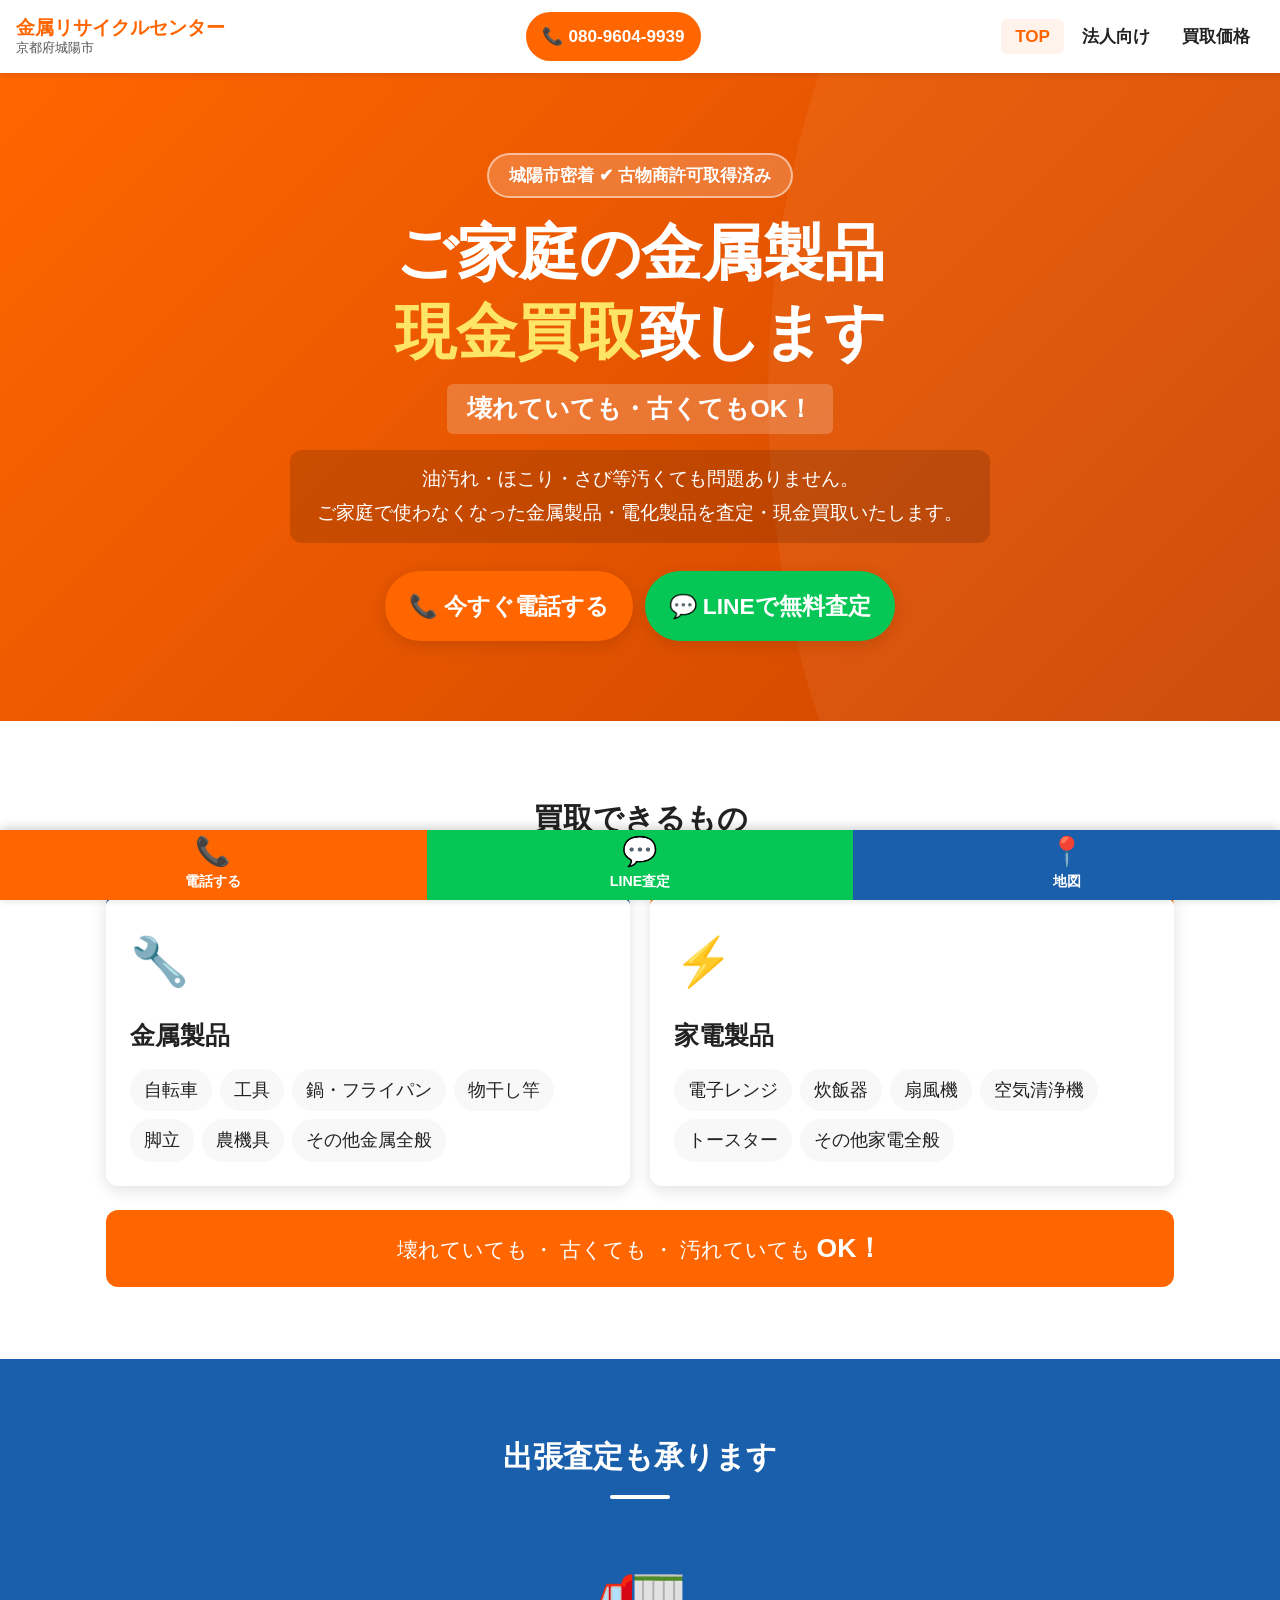
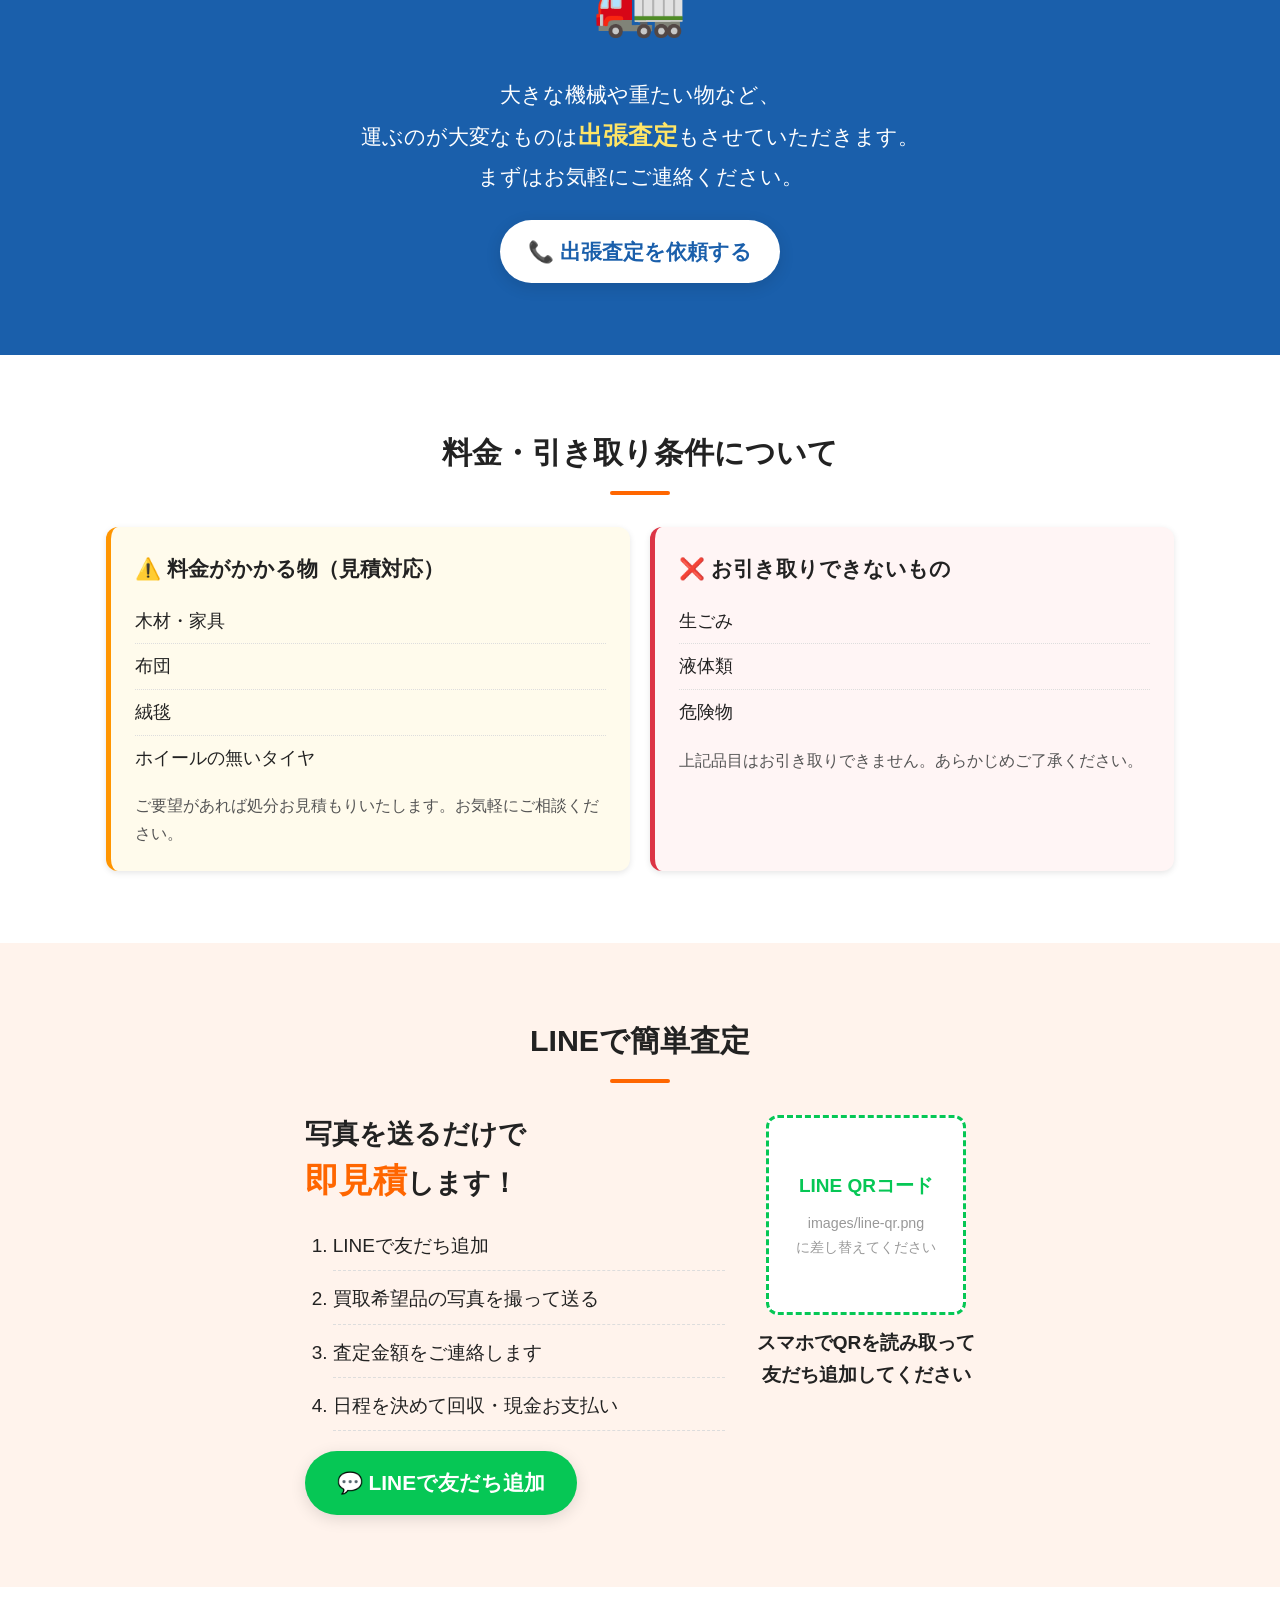
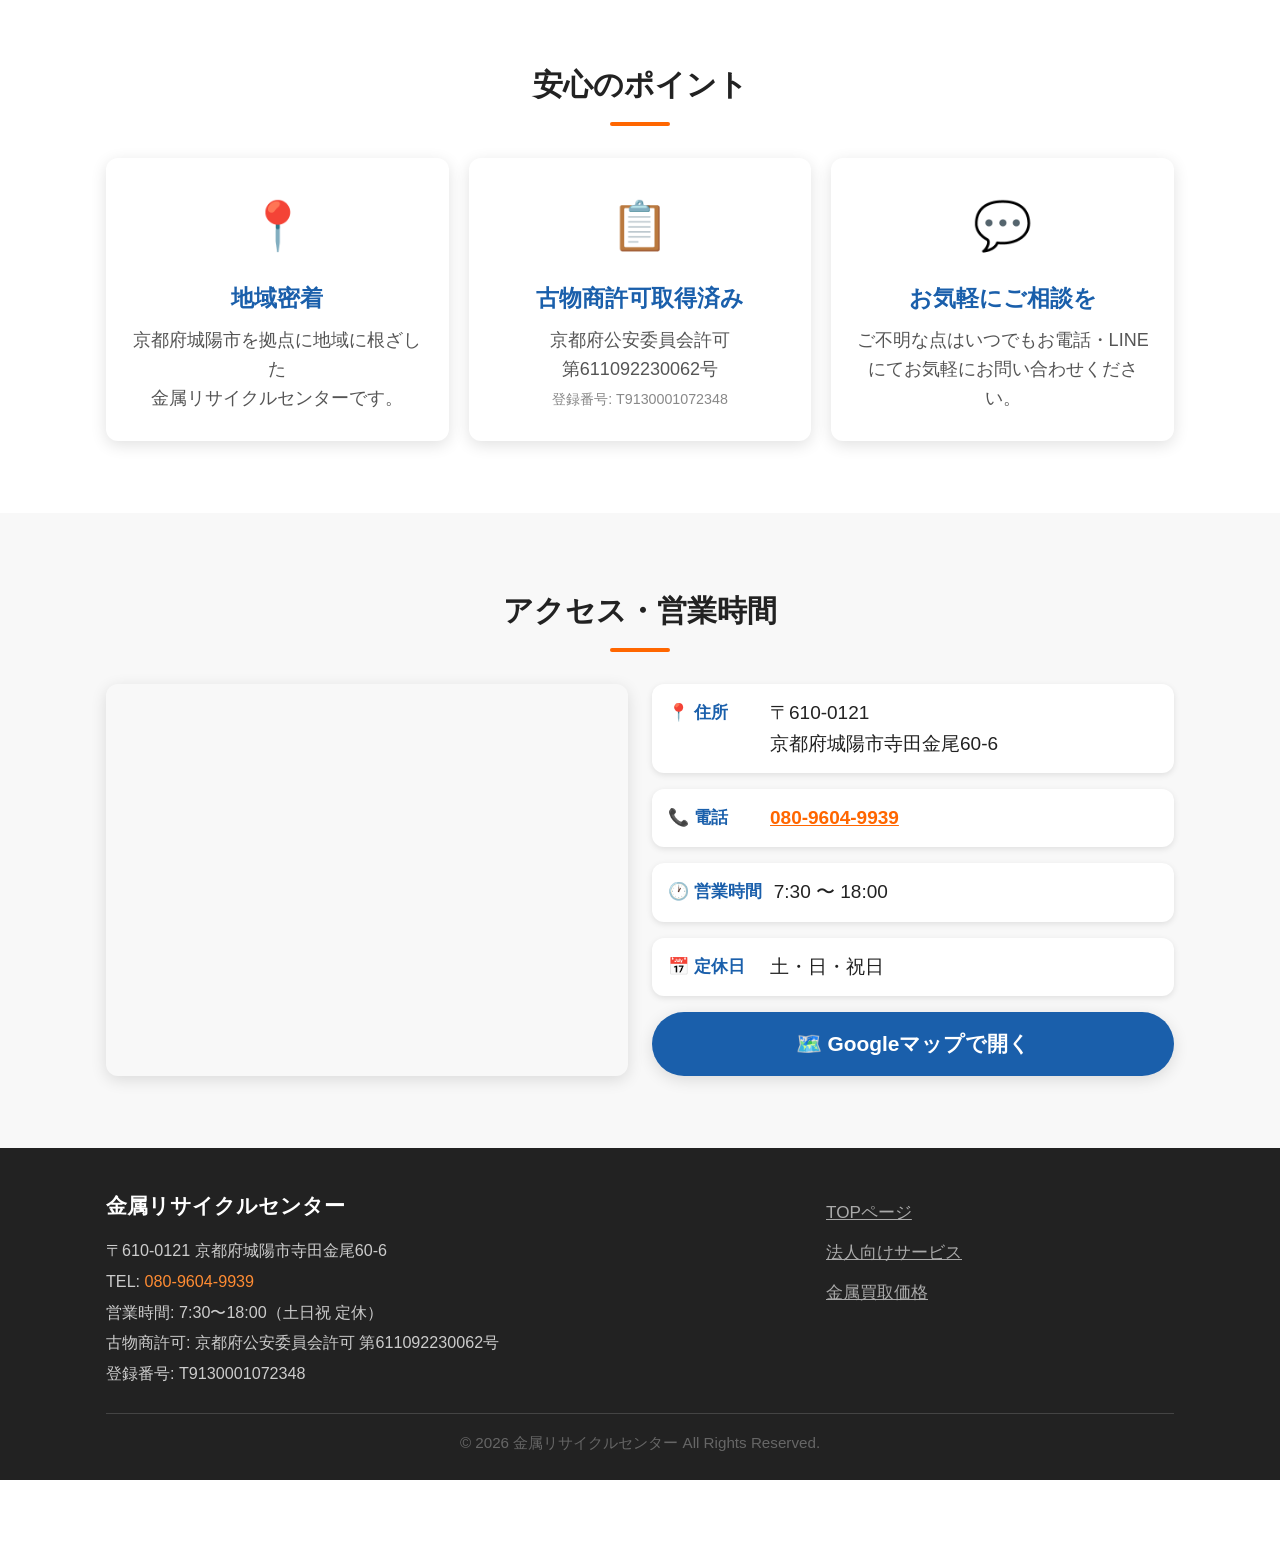
==== commit b0b7c3a6: "fix: update pricing section — add 処分 to note, remove ガス缶・バッテリー類 Co-Authored-By: Claude Sonnet 4.6 <n" ====
--- a/index.html
+++ b/index.html
@@ -144,7 +144,7 @@
           <li>絨毯</li>
           <li>ホイールの無いタイヤ</li>
         </ul>
-        <p class="fees-note">ご要望があればお見積もりいたします。お気軽にご相談ください。</p>
+        <p class="fees-note">ご要望があれば処分お見積もりいたします。お気軽にご相談ください。</p>
       </div>
       <div class="fees-card fees-card--red">
         <h3>❌ お引き取りできないもの</h3>
@@ -152,8 +152,6 @@
           <li>生ごみ</li>
           <li>液体類</li>
           <li>危険物</li>
-          <li>ガス缶</li>
-          <li>バッテリー類</li>
         </ul>
         <p class="fees-note">上記品目はお引き取りできません。あらかじめご了承ください。</p>
       </div>
